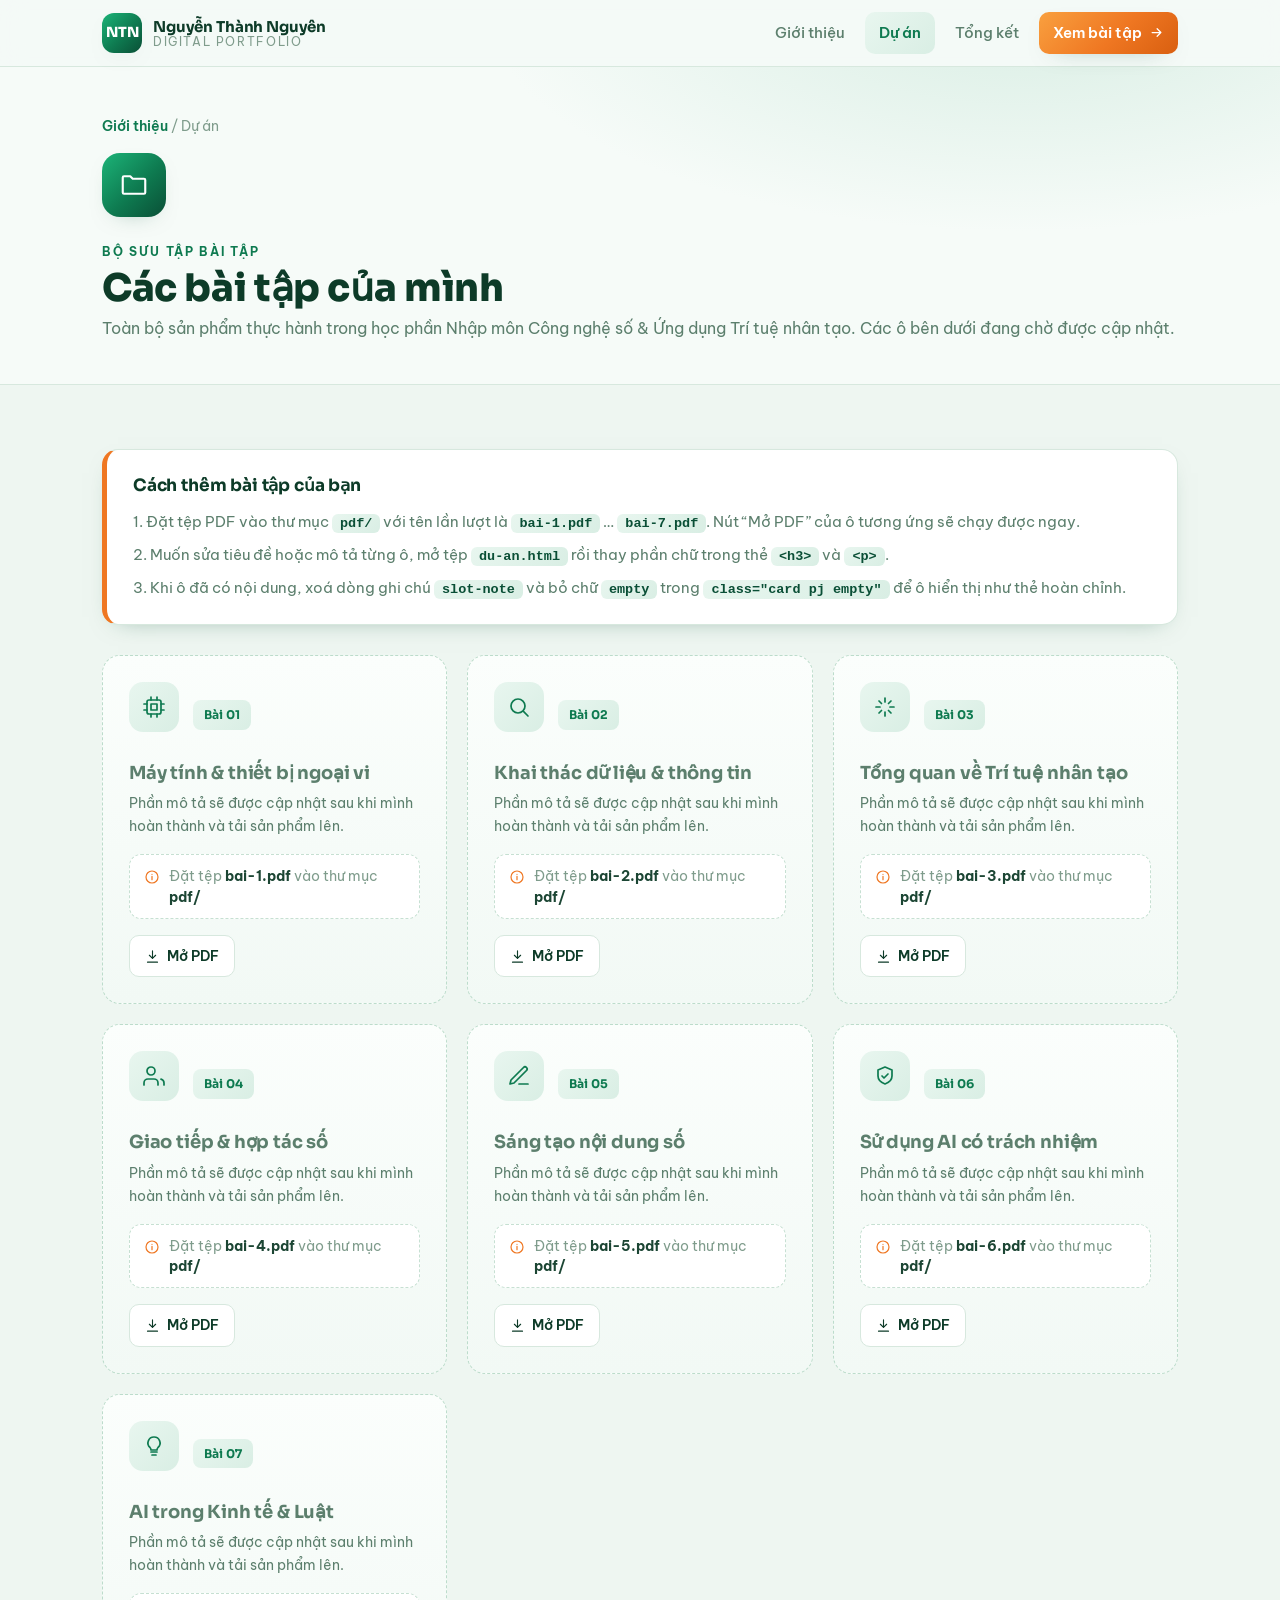
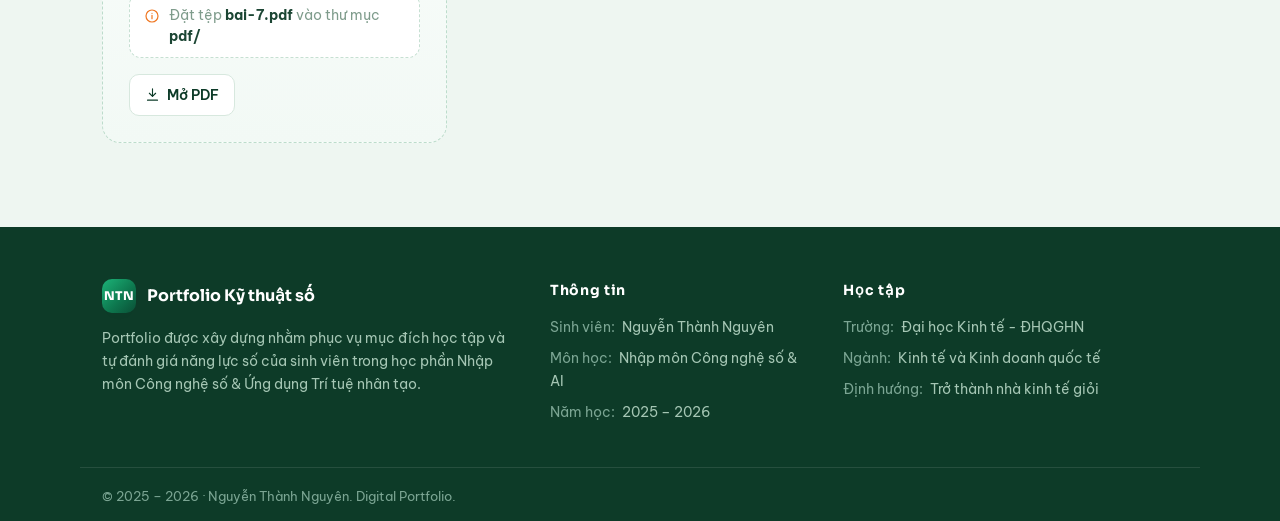
==== du-an.html @ a3108a12 "Portfolio Ky thuat so - Nguyen Thanh Nguyen (Nhap mon CNS & AI)" ====
<!DOCTYPE html>
<html lang="vi">
<head>
<meta charset="UTF-8">
<meta name="viewport" content="width=device-width, initial-scale=1.0">
<title>Dự án · Nguyễn Thành Nguyên</title>
<link rel="preconnect" href="https://fonts.googleapis.com">
<link rel="preconnect" href="https://fonts.gstatic.com" crossorigin>
<link href="https://fonts.googleapis.com/css2?family=Sora:wght@500;600;700;800&family=Be+Vietnam+Pro:wght@400;500;600;700&display=swap" rel="stylesheet">
<link rel="stylesheet" href="style.css">
</head>
<body><header class="nav">
  <div class="wrap nav-in">
    <a class="brand" href="index.html">
      <span class="brand-badge">NTN</span>
      <span class="brand-txt"><b>Nguyễn Thành Nguyên</b><em>Digital Portfolio</em></span>
    </a>
    <input type="checkbox" id="navtog" class="navtog">
    <label for="navtog" class="burger" aria-label="Menu"><span></span><span></span><span></span></label>
    <nav class="menu">
      <a href="index.html">Giới thiệu</a>
      <a href="du-an.html" class="active">Dự án</a>
      <a href="tong-ket.html">Tổng kết</a>
      <a class="menu-cta" href="du-an.html">Xem bài tập <svg viewBox="0 0 24 24" fill="none" stroke="currentColor" stroke-width="2" stroke-linecap="round" stroke-linejoin="round"><path d="M5 12h14M13 6l6 6-6 6"/></svg></a>
    </nav>
  </div>
</header>
<section class="bhero"><div class="wrap bhero-in">
  <div class="crumb"><a href="index.html">Giới thiệu</a> / Dự án</div>
  <div class="bhead"><div class="ic"><svg viewBox="0 0 24 24" fill="none" stroke="currentColor" stroke-width="1.7" stroke-linecap="round" stroke-linejoin="round"><path d="M4 5h5l2 2h9a1 1 0 0 1 1 1v10a1 1 0 0 1-1 1H4a1 1 0 0 1-1-1V6a1 1 0 0 1 1-1Z"/></svg></div><div class="bt">
    <span class="tag">Bộ sưu tập bài tập</span>
    <h1>Các bài tập của mình</h1>
    <div class="sub">Toàn bộ sản phẩm thực hành trong học phần Nhập môn Công nghệ số &amp; Ứng dụng Trí tuệ nhân tạo. Các ô bên dưới đang chờ được cập nhật.</div>
  </div></div>
</div></section>
<section class="blk"><div class="wrap">
  <div class="howto">
    <h3>Cách thêm bài tập của bạn</h3>
    <p>1. Đặt tệp PDF vào thư mục <code>pdf/</code> với tên lần lượt là <code>bai-1.pdf</code> … <code>bai-7.pdf</code>. Nút &ldquo;Mở PDF&rdquo; của ô tương ứng sẽ chạy được ngay.</p>
    <p>2. Muốn sửa tiêu đề hoặc mô tả từng ô, mở tệp <code>du-an.html</code> rồi thay phần chữ trong thẻ <code>&lt;h3&gt;</code> và <code>&lt;p&gt;</code>.</p>
    <p style="margin-bottom:0">3. Khi ô đã có nội dung, xoá dòng ghi chú <code>slot-note</code> và bỏ chữ <code>empty</code> trong <code>class="card pj empty"</code> để ô hiển thị như thẻ hoàn chỉnh.</p>
  </div>
  <div class="grid g3"><div class="card pj empty">
      <div class="pj-top"><div class="ic"><svg viewBox="0 0 24 24" fill="none" stroke="currentColor" stroke-width="1.7" stroke-linecap="round" stroke-linejoin="round"><rect x="5" y="5" width="14" height="14" rx="2"/><rect x="9" y="9" width="6" height="6"/><path d="M9 2v3M15 2v3M9 19v3M15 19v3M2 9h3M2 15h3M19 9h3M19 15h3"/></svg></div><span class="pj-badge">Bài 01</span></div>
      <h3>Máy tính &amp; thiết bị ngoại vi</h3>
      <p>Phần mô tả sẽ được cập nhật sau khi mình hoàn thành và tải sản phẩm lên.</p>
      <div class="slot-note"><svg viewBox="0 0 24 24" fill="none" stroke="currentColor" stroke-width="1.8" stroke-linecap="round" stroke-linejoin="round"><circle cx="12" cy="12" r="9"/><path d="M12 11v5M12 8h.01"/></svg> <span>Đặt tệp <b style="color:var(--ink)">bai-1.pdf</b> vào thư mục <b style="color:var(--ink)">pdf/</b></span></div>
      <div class="pj-links">
        <a class="lk lk-dl" href="pdf/bai-1.pdf" target="_blank" rel="noopener"><svg viewBox="0 0 24 24" fill="none" stroke="currentColor" stroke-width="1.8" stroke-linecap="round" stroke-linejoin="round"><path d="M12 3v12M7 10l5 5 5-5M4 21h16"/></svg> Mở PDF</a>
      </div>
    </div><div class="card pj empty">
      <div class="pj-top"><div class="ic"><svg viewBox="0 0 24 24" fill="none" stroke="currentColor" stroke-width="1.7" stroke-linecap="round" stroke-linejoin="round"><circle cx="11" cy="11" r="7"/><path d="m21 21-4.3-4.3"/></svg></div><span class="pj-badge">Bài 02</span></div>
      <h3>Khai thác dữ liệu &amp; thông tin</h3>
      <p>Phần mô tả sẽ được cập nhật sau khi mình hoàn thành và tải sản phẩm lên.</p>
      <div class="slot-note"><svg viewBox="0 0 24 24" fill="none" stroke="currentColor" stroke-width="1.8" stroke-linecap="round" stroke-linejoin="round"><circle cx="12" cy="12" r="9"/><path d="M12 11v5M12 8h.01"/></svg> <span>Đặt tệp <b style="color:var(--ink)">bai-2.pdf</b> vào thư mục <b style="color:var(--ink)">pdf/</b></span></div>
      <div class="pj-links">
        <a class="lk lk-dl" href="pdf/bai-2.pdf" target="_blank" rel="noopener"><svg viewBox="0 0 24 24" fill="none" stroke="currentColor" stroke-width="1.8" stroke-linecap="round" stroke-linejoin="round"><path d="M12 3v12M7 10l5 5 5-5M4 21h16"/></svg> Mở PDF</a>
      </div>
    </div><div class="card pj empty">
      <div class="pj-top"><div class="ic"><svg viewBox="0 0 24 24" fill="none" stroke="currentColor" stroke-width="1.7" stroke-linecap="round" stroke-linejoin="round"><path d="M12 3v4M12 17v4M3 12h4M17 12h4M6 6l2.5 2.5M15.5 15.5 18 18M18 6l-2.5 2.5M8.5 15.5 6 18"/></svg></div><span class="pj-badge">Bài 03</span></div>
      <h3>Tổng quan về Trí tuệ nhân tạo</h3>
      <p>Phần mô tả sẽ được cập nhật sau khi mình hoàn thành và tải sản phẩm lên.</p>
      <div class="slot-note"><svg viewBox="0 0 24 24" fill="none" stroke="currentColor" stroke-width="1.8" stroke-linecap="round" stroke-linejoin="round"><circle cx="12" cy="12" r="9"/><path d="M12 11v5M12 8h.01"/></svg> <span>Đặt tệp <b style="color:var(--ink)">bai-3.pdf</b> vào thư mục <b style="color:var(--ink)">pdf/</b></span></div>
      <div class="pj-links">
        <a class="lk lk-dl" href="pdf/bai-3.pdf" target="_blank" rel="noopener"><svg viewBox="0 0 24 24" fill="none" stroke="currentColor" stroke-width="1.8" stroke-linecap="round" stroke-linejoin="round"><path d="M12 3v12M7 10l5 5 5-5M4 21h16"/></svg> Mở PDF</a>
      </div>
    </div><div class="card pj empty">
      <div class="pj-top"><div class="ic"><svg viewBox="0 0 24 24" fill="none" stroke="currentColor" stroke-width="1.7" stroke-linecap="round" stroke-linejoin="round"><path d="M16 21v-2a4 4 0 0 0-4-4H6a4 4 0 0 0-4 4v2"/><circle cx="9" cy="7" r="4"/><path d="M22 21v-2a4 4 0 0 0-3-3.87"/></svg></div><span class="pj-badge">Bài 04</span></div>
      <h3>Giao tiếp &amp; hợp tác số</h3>
      <p>Phần mô tả sẽ được cập nhật sau khi mình hoàn thành và tải sản phẩm lên.</p>
      <div class="slot-note"><svg viewBox="0 0 24 24" fill="none" stroke="currentColor" stroke-width="1.8" stroke-linecap="round" stroke-linejoin="round"><circle cx="12" cy="12" r="9"/><path d="M12 11v5M12 8h.01"/></svg> <span>Đặt tệp <b style="color:var(--ink)">bai-4.pdf</b> vào thư mục <b style="color:var(--ink)">pdf/</b></span></div>
      <div class="pj-links">
        <a class="lk lk-dl" href="pdf/bai-4.pdf" target="_blank" rel="noopener"><svg viewBox="0 0 24 24" fill="none" stroke="currentColor" stroke-width="1.8" stroke-linecap="round" stroke-linejoin="round"><path d="M12 3v12M7 10l5 5 5-5M4 21h16"/></svg> Mở PDF</a>
      </div>
    </div><div class="card pj empty">
      <div class="pj-top"><div class="ic"><svg viewBox="0 0 24 24" fill="none" stroke="currentColor" stroke-width="1.7" stroke-linecap="round" stroke-linejoin="round"><path d="M12 20h9"/><path d="M16.5 3.5a2.1 2.1 0 0 1 3 3L7 19l-4 1 1-4Z"/></svg></div><span class="pj-badge">Bài 05</span></div>
      <h3>Sáng tạo nội dung số</h3>
      <p>Phần mô tả sẽ được cập nhật sau khi mình hoàn thành và tải sản phẩm lên.</p>
      <div class="slot-note"><svg viewBox="0 0 24 24" fill="none" stroke="currentColor" stroke-width="1.8" stroke-linecap="round" stroke-linejoin="round"><circle cx="12" cy="12" r="9"/><path d="M12 11v5M12 8h.01"/></svg> <span>Đặt tệp <b style="color:var(--ink)">bai-5.pdf</b> vào thư mục <b style="color:var(--ink)">pdf/</b></span></div>
      <div class="pj-links">
        <a class="lk lk-dl" href="pdf/bai-5.pdf" target="_blank" rel="noopener"><svg viewBox="0 0 24 24" fill="none" stroke="currentColor" stroke-width="1.8" stroke-linecap="round" stroke-linejoin="round"><path d="M12 3v12M7 10l5 5 5-5M4 21h16"/></svg> Mở PDF</a>
      </div>
    </div><div class="card pj empty">
      <div class="pj-top"><div class="ic"><svg viewBox="0 0 24 24" fill="none" stroke="currentColor" stroke-width="1.7" stroke-linecap="round" stroke-linejoin="round"><path d="M12 3 5 6v6c0 4 3 6.5 7 8 4-1.5 7-4 7-8V6l-7-3Z"/><path d="m9 12 2 2 4-4"/></svg></div><span class="pj-badge">Bài 06</span></div>
      <h3>Sử dụng AI có trách nhiệm</h3>
      <p>Phần mô tả sẽ được cập nhật sau khi mình hoàn thành và tải sản phẩm lên.</p>
      <div class="slot-note"><svg viewBox="0 0 24 24" fill="none" stroke="currentColor" stroke-width="1.8" stroke-linecap="round" stroke-linejoin="round"><circle cx="12" cy="12" r="9"/><path d="M12 11v5M12 8h.01"/></svg> <span>Đặt tệp <b style="color:var(--ink)">bai-6.pdf</b> vào thư mục <b style="color:var(--ink)">pdf/</b></span></div>
      <div class="pj-links">
        <a class="lk lk-dl" href="pdf/bai-6.pdf" target="_blank" rel="noopener"><svg viewBox="0 0 24 24" fill="none" stroke="currentColor" stroke-width="1.8" stroke-linecap="round" stroke-linejoin="round"><path d="M12 3v12M7 10l5 5 5-5M4 21h16"/></svg> Mở PDF</a>
      </div>
    </div><div class="card pj empty">
      <div class="pj-top"><div class="ic"><svg viewBox="0 0 24 24" fill="none" stroke="currentColor" stroke-width="1.7" stroke-linecap="round" stroke-linejoin="round"><path d="M9 18h6M10 21h4M12 3a6 6 0 0 0-4 10.5c.7.7 1 1.3 1 2.5h6c0-1.2.3-1.8 1-2.5A6 6 0 0 0 12 3Z"/></svg></div><span class="pj-badge">Bài 07</span></div>
      <h3>AI trong Kinh tế &amp; Luật</h3>
      <p>Phần mô tả sẽ được cập nhật sau khi mình hoàn thành và tải sản phẩm lên.</p>
      <div class="slot-note"><svg viewBox="0 0 24 24" fill="none" stroke="currentColor" stroke-width="1.8" stroke-linecap="round" stroke-linejoin="round"><circle cx="12" cy="12" r="9"/><path d="M12 11v5M12 8h.01"/></svg> <span>Đặt tệp <b style="color:var(--ink)">bai-7.pdf</b> vào thư mục <b style="color:var(--ink)">pdf/</b></span></div>
      <div class="pj-links">
        <a class="lk lk-dl" href="pdf/bai-7.pdf" target="_blank" rel="noopener"><svg viewBox="0 0 24 24" fill="none" stroke="currentColor" stroke-width="1.8" stroke-linecap="round" stroke-linejoin="round"><path d="M12 3v12M7 10l5 5 5-5M4 21h16"/></svg> Mở PDF</a>
      </div>
    </div></div>
</div></section>
<footer class="foot">
  <div class="wrap foot-in">
    <div class="foot-col">
      <div class="foot-brand"><span class="brand-badge sm">NTN</span><b>Portfolio Kỹ thuật số</b></div>
      <p>Portfolio được xây dựng nhằm phục vụ mục đích học tập và tự đánh giá năng lực số của sinh viên trong học phần Nhập môn Công nghệ số &amp; Ứng dụng Trí tuệ nhân tạo.</p>
    </div>
    <div class="foot-col">
      <h4>Thông tin</h4>
      <p><span>Sinh viên:</span> Nguyễn Thành Nguyên</p>
      <p><span>Môn học:</span> Nhập môn Công nghệ số &amp; AI</p>
      <p><span>Năm học:</span> 2025 – 2026</p>
    </div>
    <div class="foot-col">
      <h4>Học tập</h4>
      <p><span>Trường:</span> Đại học Kinh tế - ĐHQGHN</p>
      <p><span>Ngành:</span> Kinh tế và Kinh doanh quốc tế</p>
      <p><span>Định hướng:</span> Trở thành nhà kinh tế giỏi</p>
    </div>
  </div>
  <div class="wrap foot-bar">&copy; 2025 – 2026 · Nguyễn Thành Nguyên. Digital Portfolio.</div>
</footer>
</body>
</html>
---- style.css ----
:root{
  --navy:#0d3b28; --navy2:#14543a; --ink:#1c4634; --slate:#5c7f6d; --muted:#7f9c8c;
  --sky:#17a06a; --sky2:#0e7a50; --cyan:#f59245; --deep:#0a4f36;
  --orange:#ef7722; --orange2:#d95f10;
  --bg:#eef6f1; --bg2:#f6fbf8; --card:#ffffff; --line:#d7e8de;
  --grad:linear-gradient(135deg,#1cb478 0%,#0e7a50 55%,#0a4f36 100%);
  --grad-soft:linear-gradient(135deg,#e8f6ef,#d9eee4);
  --grad-warm:linear-gradient(135deg,#f9a03f 0%,#ef7722 55%,#d95f10 100%);
  --shadow:0 18px 44px -22px rgba(10,79,54,.45);
  --shadow-sm:0 8px 24px -16px rgba(10,79,54,.5);
}
*{box-sizing:border-box;margin:0;padding:0}
html{scroll-behavior:smooth}
body{font-family:'Be Vietnam Pro',system-ui,sans-serif;color:var(--ink);background:var(--bg);line-height:1.65;-webkit-font-smoothing:antialiased;overflow-x:hidden}
h1,h2,h3,h4,.brand-txt b{font-family:'Sora',sans-serif;letter-spacing:-.01em}
a{color:inherit;text-decoration:none}
.wrap{max-width:1120px;margin:0 auto;padding:0 22px}
svg{width:1em;height:1em;display:inline-block;vertical-align:-.12em}
img{max-width:100%;display:block}

/* NAV */
.nav{position:sticky;top:0;z-index:50;background:rgba(246,251,248,.82);backdrop-filter:blur(12px);border-bottom:1px solid var(--line)}
.nav-in{display:flex;align-items:center;justify-content:space-between;height:66px}
.brand{display:flex;align-items:center;gap:11px}
.brand-badge{display:grid;place-items:center;width:40px;height:40px;border-radius:12px;background:var(--grad);color:#fff;font-family:'Sora';font-weight:800;font-size:14px;box-shadow:var(--shadow-sm)}
.brand-badge.sm{width:34px;height:34px;font-size:12px;border-radius:10px}
.brand-txt{display:flex;flex-direction:column;line-height:1.15}
.brand-txt b{font-size:15px;color:var(--navy)}
.brand-txt em{font-style:normal;font-size:11.5px;color:var(--muted);letter-spacing:.14em;text-transform:uppercase}
.menu{display:flex;align-items:center;gap:6px}
.menu>a{padding:9px 14px;border-radius:10px;font-weight:500;font-size:14.5px;color:var(--slate);transition:.18s}
.menu>a:hover{color:var(--sky2);background:var(--grad-soft)}
.menu>a.active{color:var(--sky2);background:var(--grad-soft);font-weight:600}
.menu-cta{display:inline-flex;align-items:center;gap:7px;background:var(--grad-warm)!important;color:#fff!important;font-weight:600!important;box-shadow:var(--shadow-sm)}
.menu-cta svg{width:15px;height:15px}
.navtog,.burger{display:none}

/* HERO */
.hero{position:relative;overflow:hidden;background:radial-gradient(1100px 460px at 78% -8%,#d9eee4 0,transparent 60%),var(--bg2)}
.hero:before{content:"";position:absolute;inset:0;background-image:radial-gradient(circle at 1px 1px,rgba(23,160,106,.12) 1px,transparent 0);background-size:26px 26px;-webkit-mask:linear-gradient(180deg,#000,transparent 82%);mask:linear-gradient(180deg,#000,transparent 82%)}
.hero-in{position:relative;display:grid;grid-template-columns:1.15fr .85fr;gap:48px;align-items:center;padding-block:72px 82px}
.eyebrow{display:inline-flex;align-items:center;gap:8px;padding:7px 15px;border-radius:999px;background:#fff;border:1px solid var(--line);color:var(--sky2);font-weight:600;font-size:12.5px;letter-spacing:.06em;text-transform:uppercase;box-shadow:var(--shadow-sm)}
.eyebrow b{width:7px;height:7px;border-radius:50%;background:var(--orange);display:inline-block}
.hero h1{font-size:clamp(34px,5vw,56px);font-weight:800;line-height:1.05;color:var(--navy);margin:22px 0 18px}
.hero h1 .g{background:var(--grad);-webkit-background-clip:text;background-clip:text;color:transparent}
.hero p.lead{font-size:17.5px;color:var(--slate);max-width:560px}
.cta{display:flex;gap:14px;flex-wrap:wrap;margin-top:30px}
.btn{display:inline-flex;align-items:center;gap:9px;padding:14px 24px;border-radius:13px;font-weight:600;font-size:15px;transition:.2s;border:1px solid transparent}
.btn-primary{background:var(--grad);color:#fff;box-shadow:var(--shadow)}
.btn-warm{background:var(--grad-warm);color:#fff;box-shadow:var(--shadow)}
.btn-warm:hover{transform:translateY(-2px)}
.btn-primary:hover{transform:translateY(-2px)}
.btn-ghost{background:#fff;color:var(--navy);border-color:var(--line)}
.btn-ghost:hover{border-color:var(--sky);color:var(--sky2)}
.btn svg{width:17px;height:17px}
.hero-stats{display:flex;gap:26px;margin-top:40px;flex-wrap:wrap}
.hero-stats .st b{font-family:'Sora';font-size:26px;color:var(--navy);display:block;line-height:1}
.hero-stats .st span{font-size:13px;color:var(--muted)}

/* PROFILE CARD */
.pcard{background:var(--card);border:1px solid var(--line);border-radius:26px;box-shadow:var(--shadow);overflow:hidden}
.pcard-top{background:var(--grad);padding:30px 26px 58px;text-align:center;position:relative}
.pcard-top:after{content:"";position:absolute;left:0;right:0;bottom:-1px;height:40px;background:var(--card);border-radius:40px 40px 0 0}
.pcard-ava{width:118px;height:118px;border-radius:50%;object-fit:cover;border:5px solid #fff;box-shadow:0 12px 30px -10px rgba(0,0,0,.4);margin:0 auto;position:relative;z-index:2}
.pcard-body{padding:0 22px 26px;margin-top:-30px;position:relative;z-index:3}
.pcard-name{text-align:center;font-size:23px;font-weight:800;color:var(--navy)}
.pcard-role{text-align:center;color:var(--slate);font-size:14px;margin:4px 0 20px}
.prow{display:flex;align-items:center;gap:14px;padding:12px 15px;border-radius:15px;background:var(--bg2);border:1px solid var(--line);margin-bottom:11px}
.prow .pi{flex:none;width:38px;height:38px;border-radius:11px;display:grid;place-items:center;background:var(--grad-soft);color:var(--sky2);font-size:18px}
.prow .pt span{display:block;font-size:11.5px;color:var(--muted);text-transform:uppercase;letter-spacing:.05em}
.prow .pt b{font-size:15px;color:var(--ink);font-weight:600;word-break:break-word}

/* SECTIONS */
section.blk{padding:64px 0}
.sec-head{max-width:660px;margin-bottom:38px}
.sec-head.center{margin-left:auto;margin-right:auto;text-align:center}
.tag{color:var(--sky2);font-weight:700;font-size:13px;letter-spacing:.14em;text-transform:uppercase}
.sec-head h2{font-size:clamp(26px,3.4vw,36px);font-weight:800;color:var(--navy);margin:10px 0 12px;line-height:1.12}
.sec-head p{color:var(--slate);font-size:16px}

.grid{display:grid;gap:20px}
.g3{grid-template-columns:repeat(3,1fr)}
.g2{grid-template-columns:repeat(2,1fr)}
.g4{grid-template-columns:repeat(4,1fr)}
.card{background:var(--card);border:1px solid var(--line);border-radius:18px;padding:26px;box-shadow:var(--shadow-sm);transition:.2s}
.card:hover{transform:translateY(-4px);border-color:#a9d6bf;box-shadow:var(--shadow)}
.ic{width:50px;height:50px;border-radius:14px;display:grid;place-items:center;background:var(--grad);color:#fff;font-size:24px;box-shadow:var(--shadow-sm);margin-bottom:16px}
.ic.soft{background:var(--grad-soft);color:var(--sky2)}
.card h3{font-size:18px;color:var(--navy);margin-bottom:7px}
.card p{color:var(--slate);font-size:14.5px}
.num{font-family:'Sora';font-weight:800;font-size:15px;color:#fff;width:34px;height:34px;border-radius:10px;background:var(--grad);display:grid;place-items:center;box-shadow:var(--shadow-sm)}

/* hobbies chips */
.chips{display:flex;flex-wrap:wrap;gap:10px;margin-top:6px}
.chip{display:inline-flex;align-items:center;gap:8px;padding:9px 16px;border-radius:999px;background:#fff;border:1px solid var(--line);font-weight:500;font-size:14px;color:var(--ink);box-shadow:var(--shadow-sm)}
.chip .d{width:7px;height:7px;border-radius:50%;background:var(--orange)}

/* path steps */
.path{display:grid;gap:16px}
.step{display:grid;grid-template-columns:auto 1fr;gap:18px;align-items:start;background:var(--card);border:1px solid var(--line);border-radius:16px;padding:22px 24px;box-shadow:var(--shadow-sm)}
.step .num{width:40px;height:40px;font-size:16px;border-radius:12px}
.step h3{font-size:17px;color:var(--navy);margin-bottom:4px}
.step p{color:var(--slate);font-size:14.5px}

.band{background:var(--grad);color:#fff;border-radius:26px;padding:48px;text-align:center;box-shadow:var(--shadow);position:relative;overflow:hidden}
.band:before{content:"";position:absolute;inset:0;background-image:radial-gradient(circle at 1px 1px,rgba(255,255,255,.18) 1px,transparent 0);background-size:24px 24px;opacity:.5}
.band h2{color:#fff;font-size:clamp(24px,3vw,34px);position:relative}
.band p{color:#d6f0e2;max-width:620px;margin:12px auto 26px;position:relative}
.band .btn-primary{background:#fff;color:var(--sky2)}
.band .btn-warm{background:var(--grad-warm);color:#fff}
.band .btn-ghost{background:transparent;color:#fff;border-color:rgba(255,255,255,.5)}

/* PROJECT PAGE cards */
.pj{display:flex;flex-direction:column;height:100%}
.pj-top{display:flex;align-items:center;gap:14px;margin-bottom:14px}
.pj-badge{font-family:'Sora';font-weight:700;font-size:12px;color:var(--sky2);background:var(--grad-soft);padding:5px 11px;border-radius:8px}
.pj h3{font-size:18px;color:var(--navy);margin-bottom:8px;line-height:1.25}
.pj p{color:var(--slate);font-size:14px;flex:1}
.pj-links{display:flex;gap:10px;margin-top:16px;flex-wrap:wrap}
.lk{display:inline-flex;align-items:center;gap:7px;font-weight:600;font-size:13.5px;padding:9px 15px;border-radius:10px;transition:.18s}
.lk-view{background:var(--grad);color:#fff}
.lk-view:hover{transform:translateY(-2px)}
.lk-dl{background:#fff;border:1px solid var(--line);color:var(--navy)}
.lk-dl:hover{border-color:var(--sky);color:var(--sky2)}
.lk svg{width:15px;height:15px}

/* BAI detail */
.bhero{background:radial-gradient(900px 380px at 80% -20%,#d9eee4,transparent 60%),var(--bg2);border-bottom:1px solid var(--line)}
.bhero-in{padding-block:48px 42px}
.crumb{font-size:13.5px;color:var(--muted);margin-bottom:16px}
.crumb a{color:var(--sky2);font-weight:600}
.bhead{display:flex;align-items:center;gap:20px;flex-wrap:wrap}
.bhead .ic{width:64px;height:64px;font-size:30px;margin:0;border-radius:18px}
.bhead .bt .tag{font-size:12px}
.bhead h1{font-size:clamp(24px,3.6vw,38px);color:var(--navy);font-weight:800;line-height:1.1;margin-top:4px}
.bhead .sub{color:var(--slate);font-size:16px;margin-top:6px}
.btabs{display:flex;gap:12px;margin-top:26px;flex-wrap:wrap}

.article{padding:52px 0}
.article .lead{font-size:17px;color:var(--slate);border-left:4px solid var(--sky);background:var(--grad-soft);padding:16px 20px;border-radius:0 14px 14px 0;margin-bottom:30px}
.article h2{font-size:22px;color:var(--navy);margin:34px 0 14px}
.article h3{font-size:17.5px;color:var(--deep);margin:24px 0 10px}
.article p{color:var(--ink);margin-bottom:14px}
.article ul{list-style:none;margin:0 0 18px}
.article ul li{position:relative;padding-left:30px;margin-bottom:10px;color:var(--ink)}
.article ul li:before{content:"";position:absolute;left:6px;top:9px;width:8px;height:8px;border-radius:50%;background:var(--orange)}
.article .note{background:var(--card);border:1px solid var(--line);border-radius:16px;padding:20px 24px;box-shadow:var(--shadow-sm);margin:20px 0}
.tbl-wrap{overflow-x:auto;border:1px solid var(--line);border-radius:14px;box-shadow:var(--shadow-sm);margin:18px 0}
table{border-collapse:collapse;width:100%;min-width:520px;font-size:14px}
th,td{padding:12px 15px;text-align:left;border-bottom:1px solid var(--line);vertical-align:top}
th{background:var(--grad-soft);color:var(--deep);font-weight:700;font-family:'Sora';font-size:13px}
tr:last-child td{border-bottom:none}
tbody tr:nth-child(even){background:var(--bg2)}
.viewer{margin:26px 0}
.viewer iframe{width:100%;height:640px;border:1px solid var(--line);border-radius:16px;box-shadow:var(--shadow);background:#fff}
.pill{display:inline-flex;align-items:center;gap:7px;padding:5px 12px;border-radius:999px;background:var(--grad-soft);color:var(--sky2);font-weight:600;font-size:12.5px;margin:2px}
.bnav{display:flex;justify-content:space-between;gap:14px;margin-top:20px;flex-wrap:wrap}
.bnav a{display:inline-flex;align-items:center;gap:9px;padding:13px 20px;border-radius:13px;background:#fff;border:1px solid var(--line);font-weight:600;color:var(--navy);transition:.18s}
.bnav a:hover{border-color:var(--sky);color:var(--sky2)}
.bnav .nx{margin-left:auto}

/* FOOTER */
.foot{background:var(--navy);color:#c2ddd0;margin-top:20px}
.foot-in{display:grid;grid-template-columns:1.6fr 1fr 1.3fr;gap:36px;padding-block:52px 34px}
.foot-brand{display:flex;align-items:center;gap:11px;margin-bottom:14px}
.foot-brand b{color:#fff;font-family:'Sora';font-size:16px}
.foot-col p{font-size:14px;margin-bottom:8px;color:#a5c6b4}
.foot-col h4{color:#fff;font-family:'Sora';font-size:14px;letter-spacing:.05em;margin-bottom:14px}
.foot-col p span{color:#7ba593;margin-right:4px}
.foot-col svg{width:15px;height:15px;color:var(--cyan)}
.foot-bar{border-top:1px solid rgba(255,255,255,.1);padding-block:18px;font-size:13px;color:#7ba593}

/* responsive */
@media(max-width:900px){
  .hero-in{grid-template-columns:1fr;gap:36px}
  .pcard{max-width:420px}
  .g3,.g4{grid-template-columns:repeat(2,1fr)}
  .foot-in{grid-template-columns:1fr 1fr}
}
@media(max-width:680px){
  .burger{display:flex;flex-direction:column;justify-content:center;gap:5px;width:44px;height:40px;cursor:pointer}
  .burger span{height:2.5px;background:var(--navy);border-radius:2px;transition:.2s}
  .menu{position:absolute;top:66px;left:0;right:0;flex-direction:column;align-items:stretch;gap:4px;background:var(--bg2);border-bottom:1px solid var(--line);padding:14px 22px;max-height:0;overflow:hidden;transition:.28s;opacity:0}
  .navtog:checked~.menu{max-height:400px;opacity:1;padding:14px 22px}
  .g3,.g4,.g2{grid-template-columns:1fr}
  .foot-in{grid-template-columns:1fr}
  .band{padding:34px 22px}
  .viewer iframe{height:460px}
  .bnav .nx{margin-left:0}
  .pcard{max-width:100%}
  .eyebrow{font-size:11px;white-space:normal;line-height:1.4}
  .hero-in{padding-block:44px 54px}
  .bhead .ic{width:54px;height:54px;font-size:26px}
}

/* ô bài tập chưa có tệp */
.pj.empty{border-style:dashed;border-color:#bcdccb;background:linear-gradient(180deg,#fbfefc,#f2f9f5);box-shadow:none}
.pj.empty:hover{transform:none;border-color:var(--sky);box-shadow:var(--shadow-sm)}
.pj.empty .ic{background:var(--grad-soft);color:var(--sky2);box-shadow:none}
.pj.empty h3{color:var(--slate)}
.slot-note{display:flex;align-items:flex-start;gap:9px;line-height:1.5;margin-top:16px;padding:11px 14px;border-radius:12px;background:#fff;border:1px dashed #c6e0d2;color:var(--muted);font-size:13.5px}
.slot-note svg{width:16px;height:16px;color:var(--orange);flex:none;margin-top:3px}
.howto{background:var(--card);border:1px solid var(--line);border-left:5px solid var(--orange);border-radius:16px;padding:22px 26px;box-shadow:var(--shadow-sm);margin-bottom:30px}
.howto h3{font-family:'Sora';font-size:17px;color:var(--navy);margin-bottom:10px}
.howto p{color:var(--slate);font-size:14.5px;margin-bottom:8px}
.howto code{background:var(--grad-soft);color:var(--deep);padding:2px 8px;border-radius:6px;font-size:13.5px;font-weight:600}
.pcard-tag{display:inline-flex;align-items:center;gap:8px;padding:8px 18px;border-radius:999px;background:rgba(255,255,255,.18);border:1px solid rgba(255,255,255,.35);color:#fff;font-weight:600;font-size:12.5px;letter-spacing:.1em;text-transform:uppercase}
.pcard-top.noava{padding:34px 26px 62px}
.pcard-body.noava{margin-top:-16px}
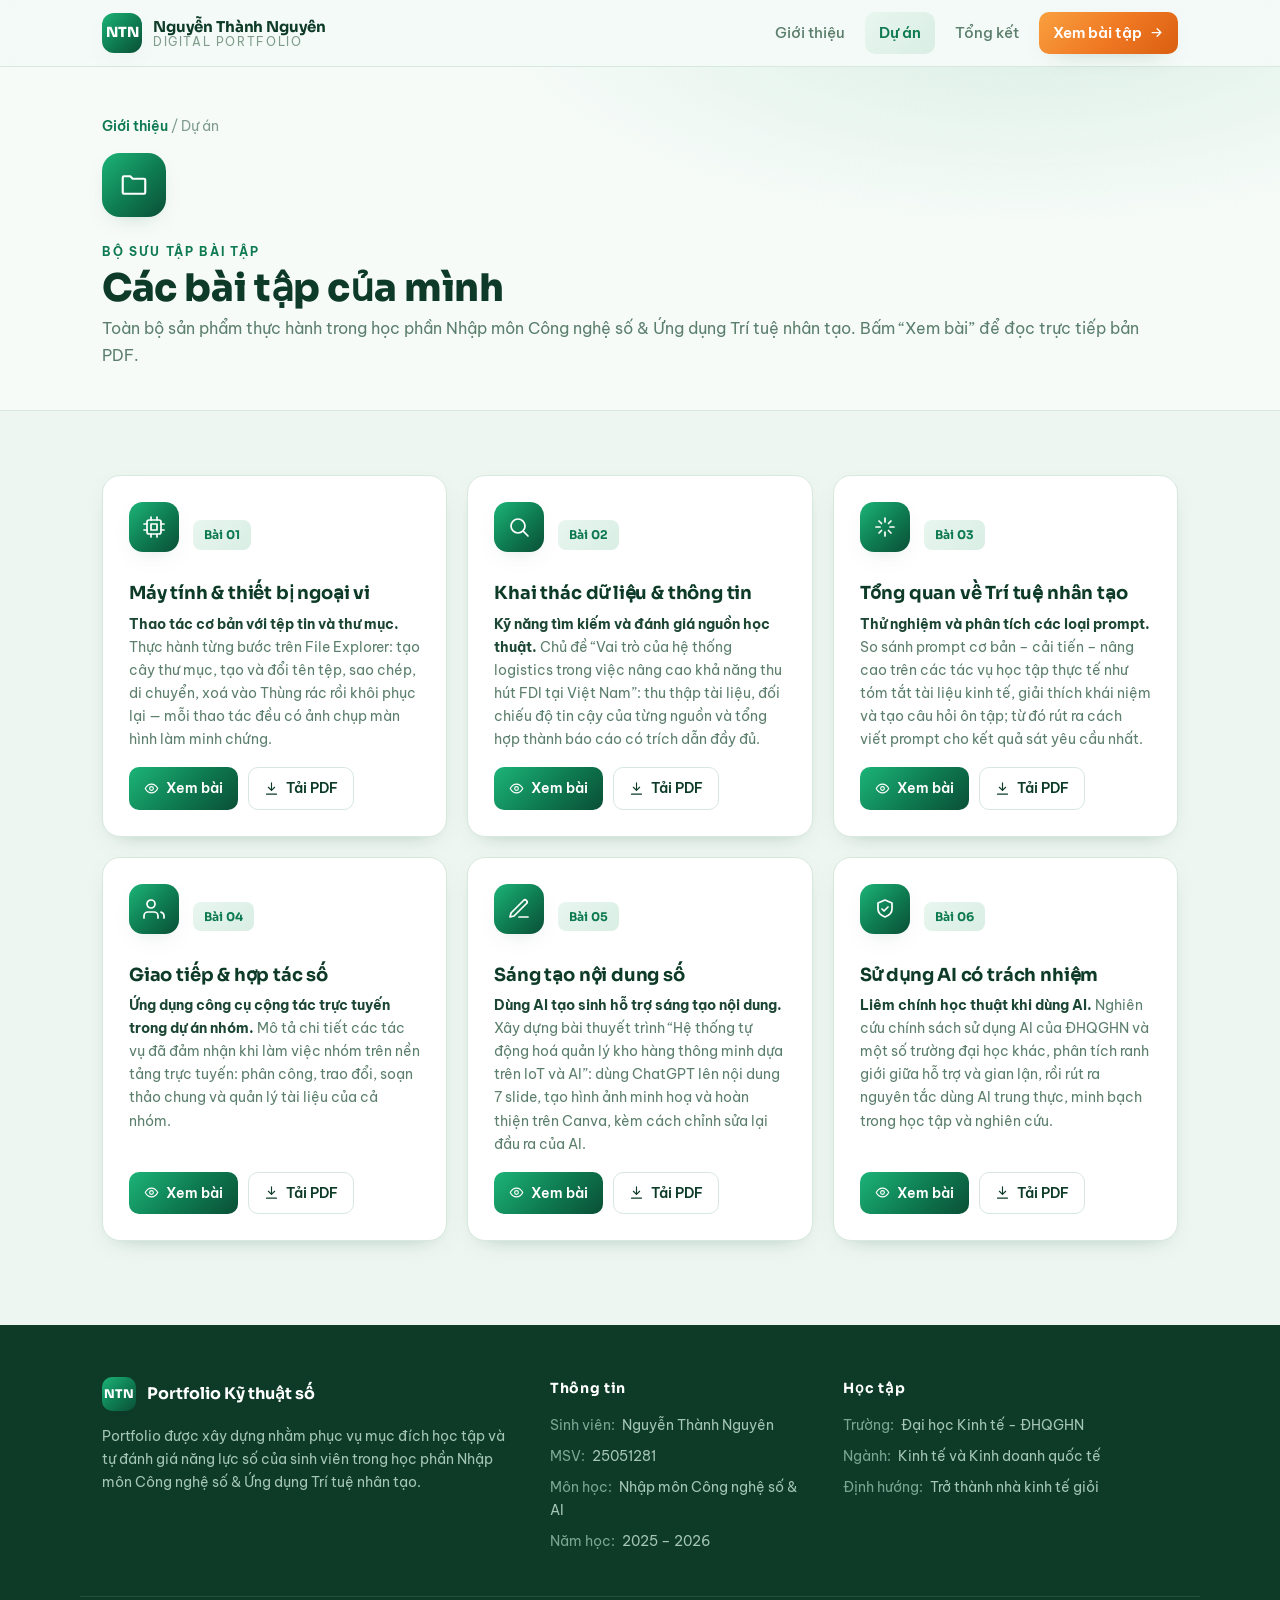
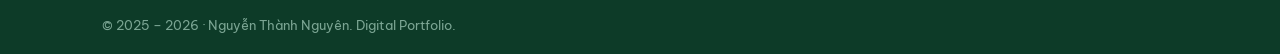
==== commit 4c051fdf: "Them avatar, MSV va 6 bai tap" ====
--- a/du-an.html
+++ b/du-an.html
@@ -30,71 +30,57 @@
   <div class="bhead"><div class="ic"><svg viewBox="0 0 24 24" fill="none" stroke="currentColor" stroke-width="1.7" stroke-linecap="round" stroke-linejoin="round"><path d="M4 5h5l2 2h9a1 1 0 0 1 1 1v10a1 1 0 0 1-1 1H4a1 1 0 0 1-1-1V6a1 1 0 0 1 1-1Z"/></svg></div><div class="bt">
     <span class="tag">Bộ sưu tập bài tập</span>
     <h1>Các bài tập của mình</h1>
-    <div class="sub">Toàn bộ sản phẩm thực hành trong học phần Nhập môn Công nghệ số &amp; Ứng dụng Trí tuệ nhân tạo. Các ô bên dưới đang chờ được cập nhật.</div>
+    <div class="sub">Toàn bộ sản phẩm thực hành trong học phần Nhập môn Công nghệ số &amp; Ứng dụng Trí tuệ nhân tạo. Bấm “Xem bài” để đọc trực tiếp bản PDF.</div>
   </div></div>
 </div></section>
 <section class="blk"><div class="wrap">
-  <div class="howto">
-    <h3>Cách thêm bài tập của bạn</h3>
-    <p>1. Đặt tệp PDF vào thư mục <code>pdf/</code> với tên lần lượt là <code>bai-1.pdf</code> … <code>bai-7.pdf</code>. Nút &ldquo;Mở PDF&rdquo; của ô tương ứng sẽ chạy được ngay.</p>
-    <p>2. Muốn sửa tiêu đề hoặc mô tả từng ô, mở tệp <code>du-an.html</code> rồi thay phần chữ trong thẻ <code>&lt;h3&gt;</code> và <code>&lt;p&gt;</code>.</p>
-    <p style="margin-bottom:0">3. Khi ô đã có nội dung, xoá dòng ghi chú <code>slot-note</code> và bỏ chữ <code>empty</code> trong <code>class="card pj empty"</code> để ô hiển thị như thẻ hoàn chỉnh.</p>
-  </div>
-  <div class="grid g3"><div class="card pj empty">
+  <div class="grid g3"><div class="card pj">
       <div class="pj-top"><div class="ic"><svg viewBox="0 0 24 24" fill="none" stroke="currentColor" stroke-width="1.7" stroke-linecap="round" stroke-linejoin="round"><rect x="5" y="5" width="14" height="14" rx="2"/><rect x="9" y="9" width="6" height="6"/><path d="M9 2v3M15 2v3M9 19v3M15 19v3M2 9h3M2 15h3M19 9h3M19 15h3"/></svg></div><span class="pj-badge">Bài 01</span></div>
       <h3>Máy tính &amp; thiết bị ngoại vi</h3>
-      <p>Phần mô tả sẽ được cập nhật sau khi mình hoàn thành và tải sản phẩm lên.</p>
-      <div class="slot-note"><svg viewBox="0 0 24 24" fill="none" stroke="currentColor" stroke-width="1.8" stroke-linecap="round" stroke-linejoin="round"><circle cx="12" cy="12" r="9"/><path d="M12 11v5M12 8h.01"/></svg> <span>Đặt tệp <b style="color:var(--ink)">bai-1.pdf</b> vào thư mục <b style="color:var(--ink)">pdf/</b></span></div>
+      <p><b style="color:var(--ink)">Thao tác cơ bản với tệp tin và thư mục.</b> Thực hành từng bước trên File Explorer: tạo cây thư mục, tạo và đổi tên tệp, sao chép, di chuyển, xoá vào Thùng rác rồi khôi phục lại — mỗi thao tác đều có ảnh chụp màn hình làm minh chứng.</p>
       <div class="pj-links">
-        <a class="lk lk-dl" href="pdf/bai-1.pdf" target="_blank" rel="noopener"><svg viewBox="0 0 24 24" fill="none" stroke="currentColor" stroke-width="1.8" stroke-linecap="round" stroke-linejoin="round"><path d="M12 3v12M7 10l5 5 5-5M4 21h16"/></svg> Mở PDF</a>
+        <a class="lk lk-view" href="pdf/bai-1.pdf" target="_blank" rel="noopener"><svg viewBox="0 0 24 24" fill="none" stroke="currentColor" stroke-width="1.8" stroke-linecap="round" stroke-linejoin="round"><path d="M2 12s3.6-7 10-7 10 7 10 7-3.6 7-10 7-10-7-10-7Z"/><circle cx="12" cy="12" r="3"/></svg> Xem bài</a>
+        <a class="lk lk-dl" href="pdf/bai-1.pdf" download><svg viewBox="0 0 24 24" fill="none" stroke="currentColor" stroke-width="1.8" stroke-linecap="round" stroke-linejoin="round"><path d="M12 3v12M7 10l5 5 5-5M4 21h16"/></svg> Tải PDF</a>
       </div>
-    </div><div class="card pj empty">
+    </div><div class="card pj">
       <div class="pj-top"><div class="ic"><svg viewBox="0 0 24 24" fill="none" stroke="currentColor" stroke-width="1.7" stroke-linecap="round" stroke-linejoin="round"><circle cx="11" cy="11" r="7"/><path d="m21 21-4.3-4.3"/></svg></div><span class="pj-badge">Bài 02</span></div>
       <h3>Khai thác dữ liệu &amp; thông tin</h3>
-      <p>Phần mô tả sẽ được cập nhật sau khi mình hoàn thành và tải sản phẩm lên.</p>
-      <div class="slot-note"><svg viewBox="0 0 24 24" fill="none" stroke="currentColor" stroke-width="1.8" stroke-linecap="round" stroke-linejoin="round"><circle cx="12" cy="12" r="9"/><path d="M12 11v5M12 8h.01"/></svg> <span>Đặt tệp <b style="color:var(--ink)">bai-2.pdf</b> vào thư mục <b style="color:var(--ink)">pdf/</b></span></div>
+      <p><b style="color:var(--ink)">Kỹ năng tìm kiếm và đánh giá nguồn học thuật.</b> Chủ đề “Vai trò của hệ thống logistics trong việc nâng cao khả năng thu hút FDI tại Việt Nam”: thu thập tài liệu, đối chiếu độ tin cậy của từng nguồn và tổng hợp thành báo cáo có trích dẫn đầy đủ.</p>
       <div class="pj-links">
-        <a class="lk lk-dl" href="pdf/bai-2.pdf" target="_blank" rel="noopener"><svg viewBox="0 0 24 24" fill="none" stroke="currentColor" stroke-width="1.8" stroke-linecap="round" stroke-linejoin="round"><path d="M12 3v12M7 10l5 5 5-5M4 21h16"/></svg> Mở PDF</a>
+        <a class="lk lk-view" href="pdf/bai-2.pdf" target="_blank" rel="noopener"><svg viewBox="0 0 24 24" fill="none" stroke="currentColor" stroke-width="1.8" stroke-linecap="round" stroke-linejoin="round"><path d="M2 12s3.6-7 10-7 10 7 10 7-3.6 7-10 7-10-7-10-7Z"/><circle cx="12" cy="12" r="3"/></svg> Xem bài</a>
+        <a class="lk lk-dl" href="pdf/bai-2.pdf" download><svg viewBox="0 0 24 24" fill="none" stroke="currentColor" stroke-width="1.8" stroke-linecap="round" stroke-linejoin="round"><path d="M12 3v12M7 10l5 5 5-5M4 21h16"/></svg> Tải PDF</a>
       </div>
-    </div><div class="card pj empty">
+    </div><div class="card pj">
       <div class="pj-top"><div class="ic"><svg viewBox="0 0 24 24" fill="none" stroke="currentColor" stroke-width="1.7" stroke-linecap="round" stroke-linejoin="round"><path d="M12 3v4M12 17v4M3 12h4M17 12h4M6 6l2.5 2.5M15.5 15.5 18 18M18 6l-2.5 2.5M8.5 15.5 6 18"/></svg></div><span class="pj-badge">Bài 03</span></div>
       <h3>Tổng quan về Trí tuệ nhân tạo</h3>
-      <p>Phần mô tả sẽ được cập nhật sau khi mình hoàn thành và tải sản phẩm lên.</p>
-      <div class="slot-note"><svg viewBox="0 0 24 24" fill="none" stroke="currentColor" stroke-width="1.8" stroke-linecap="round" stroke-linejoin="round"><circle cx="12" cy="12" r="9"/><path d="M12 11v5M12 8h.01"/></svg> <span>Đặt tệp <b style="color:var(--ink)">bai-3.pdf</b> vào thư mục <b style="color:var(--ink)">pdf/</b></span></div>
+      <p><b style="color:var(--ink)">Thử nghiệm và phân tích các loại prompt.</b> So sánh prompt cơ bản – cải tiến – nâng cao trên các tác vụ học tập thực tế như tóm tắt tài liệu kinh tế, giải thích khái niệm và tạo câu hỏi ôn tập; từ đó rút ra cách viết prompt cho kết quả sát yêu cầu nhất.</p>
       <div class="pj-links">
-        <a class="lk lk-dl" href="pdf/bai-3.pdf" target="_blank" rel="noopener"><svg viewBox="0 0 24 24" fill="none" stroke="currentColor" stroke-width="1.8" stroke-linecap="round" stroke-linejoin="round"><path d="M12 3v12M7 10l5 5 5-5M4 21h16"/></svg> Mở PDF</a>
+        <a class="lk lk-view" href="pdf/bai-3.pdf" target="_blank" rel="noopener"><svg viewBox="0 0 24 24" fill="none" stroke="currentColor" stroke-width="1.8" stroke-linecap="round" stroke-linejoin="round"><path d="M2 12s3.6-7 10-7 10 7 10 7-3.6 7-10 7-10-7-10-7Z"/><circle cx="12" cy="12" r="3"/></svg> Xem bài</a>
+        <a class="lk lk-dl" href="pdf/bai-3.pdf" download><svg viewBox="0 0 24 24" fill="none" stroke="currentColor" stroke-width="1.8" stroke-linecap="round" stroke-linejoin="round"><path d="M12 3v12M7 10l5 5 5-5M4 21h16"/></svg> Tải PDF</a>
       </div>
-    </div><div class="card pj empty">
+    </div><div class="card pj">
       <div class="pj-top"><div class="ic"><svg viewBox="0 0 24 24" fill="none" stroke="currentColor" stroke-width="1.7" stroke-linecap="round" stroke-linejoin="round"><path d="M16 21v-2a4 4 0 0 0-4-4H6a4 4 0 0 0-4 4v2"/><circle cx="9" cy="7" r="4"/><path d="M22 21v-2a4 4 0 0 0-3-3.87"/></svg></div><span class="pj-badge">Bài 04</span></div>
       <h3>Giao tiếp &amp; hợp tác số</h3>
-      <p>Phần mô tả sẽ được cập nhật sau khi mình hoàn thành và tải sản phẩm lên.</p>
-      <div class="slot-note"><svg viewBox="0 0 24 24" fill="none" stroke="currentColor" stroke-width="1.8" stroke-linecap="round" stroke-linejoin="round"><circle cx="12" cy="12" r="9"/><path d="M12 11v5M12 8h.01"/></svg> <span>Đặt tệp <b style="color:var(--ink)">bai-4.pdf</b> vào thư mục <b style="color:var(--ink)">pdf/</b></span></div>
+      <p><b style="color:var(--ink)">Ứng dụng công cụ cộng tác trực tuyến trong dự án nhóm.</b> Mô tả chi tiết các tác vụ đã đảm nhận khi làm việc nhóm trên nền tảng trực tuyến: phân công, trao đổi, soạn thảo chung và quản lý tài liệu của cả nhóm.</p>
       <div class="pj-links">
-        <a class="lk lk-dl" href="pdf/bai-4.pdf" target="_blank" rel="noopener"><svg viewBox="0 0 24 24" fill="none" stroke="currentColor" stroke-width="1.8" stroke-linecap="round" stroke-linejoin="round"><path d="M12 3v12M7 10l5 5 5-5M4 21h16"/></svg> Mở PDF</a>
+        <a class="lk lk-view" href="pdf/bai-4.pdf" target="_blank" rel="noopener"><svg viewBox="0 0 24 24" fill="none" stroke="currentColor" stroke-width="1.8" stroke-linecap="round" stroke-linejoin="round"><path d="M2 12s3.6-7 10-7 10 7 10 7-3.6 7-10 7-10-7-10-7Z"/><circle cx="12" cy="12" r="3"/></svg> Xem bài</a>
+        <a class="lk lk-dl" href="pdf/bai-4.pdf" download><svg viewBox="0 0 24 24" fill="none" stroke="currentColor" stroke-width="1.8" stroke-linecap="round" stroke-linejoin="round"><path d="M12 3v12M7 10l5 5 5-5M4 21h16"/></svg> Tải PDF</a>
       </div>
-    </div><div class="card pj empty">
+    </div><div class="card pj">
       <div class="pj-top"><div class="ic"><svg viewBox="0 0 24 24" fill="none" stroke="currentColor" stroke-width="1.7" stroke-linecap="round" stroke-linejoin="round"><path d="M12 20h9"/><path d="M16.5 3.5a2.1 2.1 0 0 1 3 3L7 19l-4 1 1-4Z"/></svg></div><span class="pj-badge">Bài 05</span></div>
       <h3>Sáng tạo nội dung số</h3>
-      <p>Phần mô tả sẽ được cập nhật sau khi mình hoàn thành và tải sản phẩm lên.</p>
-      <div class="slot-note"><svg viewBox="0 0 24 24" fill="none" stroke="currentColor" stroke-width="1.8" stroke-linecap="round" stroke-linejoin="round"><circle cx="12" cy="12" r="9"/><path d="M12 11v5M12 8h.01"/></svg> <span>Đặt tệp <b style="color:var(--ink)">bai-5.pdf</b> vào thư mục <b style="color:var(--ink)">pdf/</b></span></div>
+      <p><b style="color:var(--ink)">Dùng AI tạo sinh hỗ trợ sáng tạo nội dung.</b> Xây dựng bài thuyết trình “Hệ thống tự động hoá quản lý kho hàng thông minh dựa trên IoT và AI”: dùng ChatGPT lên nội dung 7 slide, tạo hình ảnh minh hoạ và hoàn thiện trên Canva, kèm cách chỉnh sửa lại đầu ra của AI.</p>
       <div class="pj-links">
-        <a class="lk lk-dl" href="pdf/bai-5.pdf" target="_blank" rel="noopener"><svg viewBox="0 0 24 24" fill="none" stroke="currentColor" stroke-width="1.8" stroke-linecap="round" stroke-linejoin="round"><path d="M12 3v12M7 10l5 5 5-5M4 21h16"/></svg> Mở PDF</a>
+        <a class="lk lk-view" href="pdf/bai-5.pdf" target="_blank" rel="noopener"><svg viewBox="0 0 24 24" fill="none" stroke="currentColor" stroke-width="1.8" stroke-linecap="round" stroke-linejoin="round"><path d="M2 12s3.6-7 10-7 10 7 10 7-3.6 7-10 7-10-7-10-7Z"/><circle cx="12" cy="12" r="3"/></svg> Xem bài</a>
+        <a class="lk lk-dl" href="pdf/bai-5.pdf" download><svg viewBox="0 0 24 24" fill="none" stroke="currentColor" stroke-width="1.8" stroke-linecap="round" stroke-linejoin="round"><path d="M12 3v12M7 10l5 5 5-5M4 21h16"/></svg> Tải PDF</a>
       </div>
-    </div><div class="card pj empty">
+    </div><div class="card pj">
       <div class="pj-top"><div class="ic"><svg viewBox="0 0 24 24" fill="none" stroke="currentColor" stroke-width="1.7" stroke-linecap="round" stroke-linejoin="round"><path d="M12 3 5 6v6c0 4 3 6.5 7 8 4-1.5 7-4 7-8V6l-7-3Z"/><path d="m9 12 2 2 4-4"/></svg></div><span class="pj-badge">Bài 06</span></div>
       <h3>Sử dụng AI có trách nhiệm</h3>
-      <p>Phần mô tả sẽ được cập nhật sau khi mình hoàn thành và tải sản phẩm lên.</p>
-      <div class="slot-note"><svg viewBox="0 0 24 24" fill="none" stroke="currentColor" stroke-width="1.8" stroke-linecap="round" stroke-linejoin="round"><circle cx="12" cy="12" r="9"/><path d="M12 11v5M12 8h.01"/></svg> <span>Đặt tệp <b style="color:var(--ink)">bai-6.pdf</b> vào thư mục <b style="color:var(--ink)">pdf/</b></span></div>
+      <p><b style="color:var(--ink)">Liêm chính học thuật khi dùng AI.</b> Nghiên cứu chính sách sử dụng AI của ĐHQGHN và một số trường đại học khác, phân tích ranh giới giữa hỗ trợ và gian lận, rồi rút ra nguyên tắc dùng AI trung thực, minh bạch trong học tập và nghiên cứu.</p>
       <div class="pj-links">
-        <a class="lk lk-dl" href="pdf/bai-6.pdf" target="_blank" rel="noopener"><svg viewBox="0 0 24 24" fill="none" stroke="currentColor" stroke-width="1.8" stroke-linecap="round" stroke-linejoin="round"><path d="M12 3v12M7 10l5 5 5-5M4 21h16"/></svg> Mở PDF</a>
-      </div>
-    </div><div class="card pj empty">
-      <div class="pj-top"><div class="ic"><svg viewBox="0 0 24 24" fill="none" stroke="currentColor" stroke-width="1.7" stroke-linecap="round" stroke-linejoin="round"><path d="M9 18h6M10 21h4M12 3a6 6 0 0 0-4 10.5c.7.7 1 1.3 1 2.5h6c0-1.2.3-1.8 1-2.5A6 6 0 0 0 12 3Z"/></svg></div><span class="pj-badge">Bài 07</span></div>
-      <h3>AI trong Kinh tế &amp; Luật</h3>
-      <p>Phần mô tả sẽ được cập nhật sau khi mình hoàn thành và tải sản phẩm lên.</p>
-      <div class="slot-note"><svg viewBox="0 0 24 24" fill="none" stroke="currentColor" stroke-width="1.8" stroke-linecap="round" stroke-linejoin="round"><circle cx="12" cy="12" r="9"/><path d="M12 11v5M12 8h.01"/></svg> <span>Đặt tệp <b style="color:var(--ink)">bai-7.pdf</b> vào thư mục <b style="color:var(--ink)">pdf/</b></span></div>
-      <div class="pj-links">
-        <a class="lk lk-dl" href="pdf/bai-7.pdf" target="_blank" rel="noopener"><svg viewBox="0 0 24 24" fill="none" stroke="currentColor" stroke-width="1.8" stroke-linecap="round" stroke-linejoin="round"><path d="M12 3v12M7 10l5 5 5-5M4 21h16"/></svg> Mở PDF</a>
+        <a class="lk lk-view" href="pdf/bai-6.pdf" target="_blank" rel="noopener"><svg viewBox="0 0 24 24" fill="none" stroke="currentColor" stroke-width="1.8" stroke-linecap="round" stroke-linejoin="round"><path d="M2 12s3.6-7 10-7 10 7 10 7-3.6 7-10 7-10-7-10-7Z"/><circle cx="12" cy="12" r="3"/></svg> Xem bài</a>
+        <a class="lk lk-dl" href="pdf/bai-6.pdf" download><svg viewBox="0 0 24 24" fill="none" stroke="currentColor" stroke-width="1.8" stroke-linecap="round" stroke-linejoin="round"><path d="M12 3v12M7 10l5 5 5-5M4 21h16"/></svg> Tải PDF</a>
       </div>
     </div></div>
 </div></section>
@@ -107,6 +93,7 @@
     <div class="foot-col">
       <h4>Thông tin</h4>
       <p><span>Sinh viên:</span> Nguyễn Thành Nguyên</p>
+      <p><span>MSV:</span> 25051281</p>
       <p><span>Môn học:</span> Nhập môn Công nghệ số &amp; AI</p>
       <p><span>Năm học:</span> 2025 – 2026</p>
     </div>
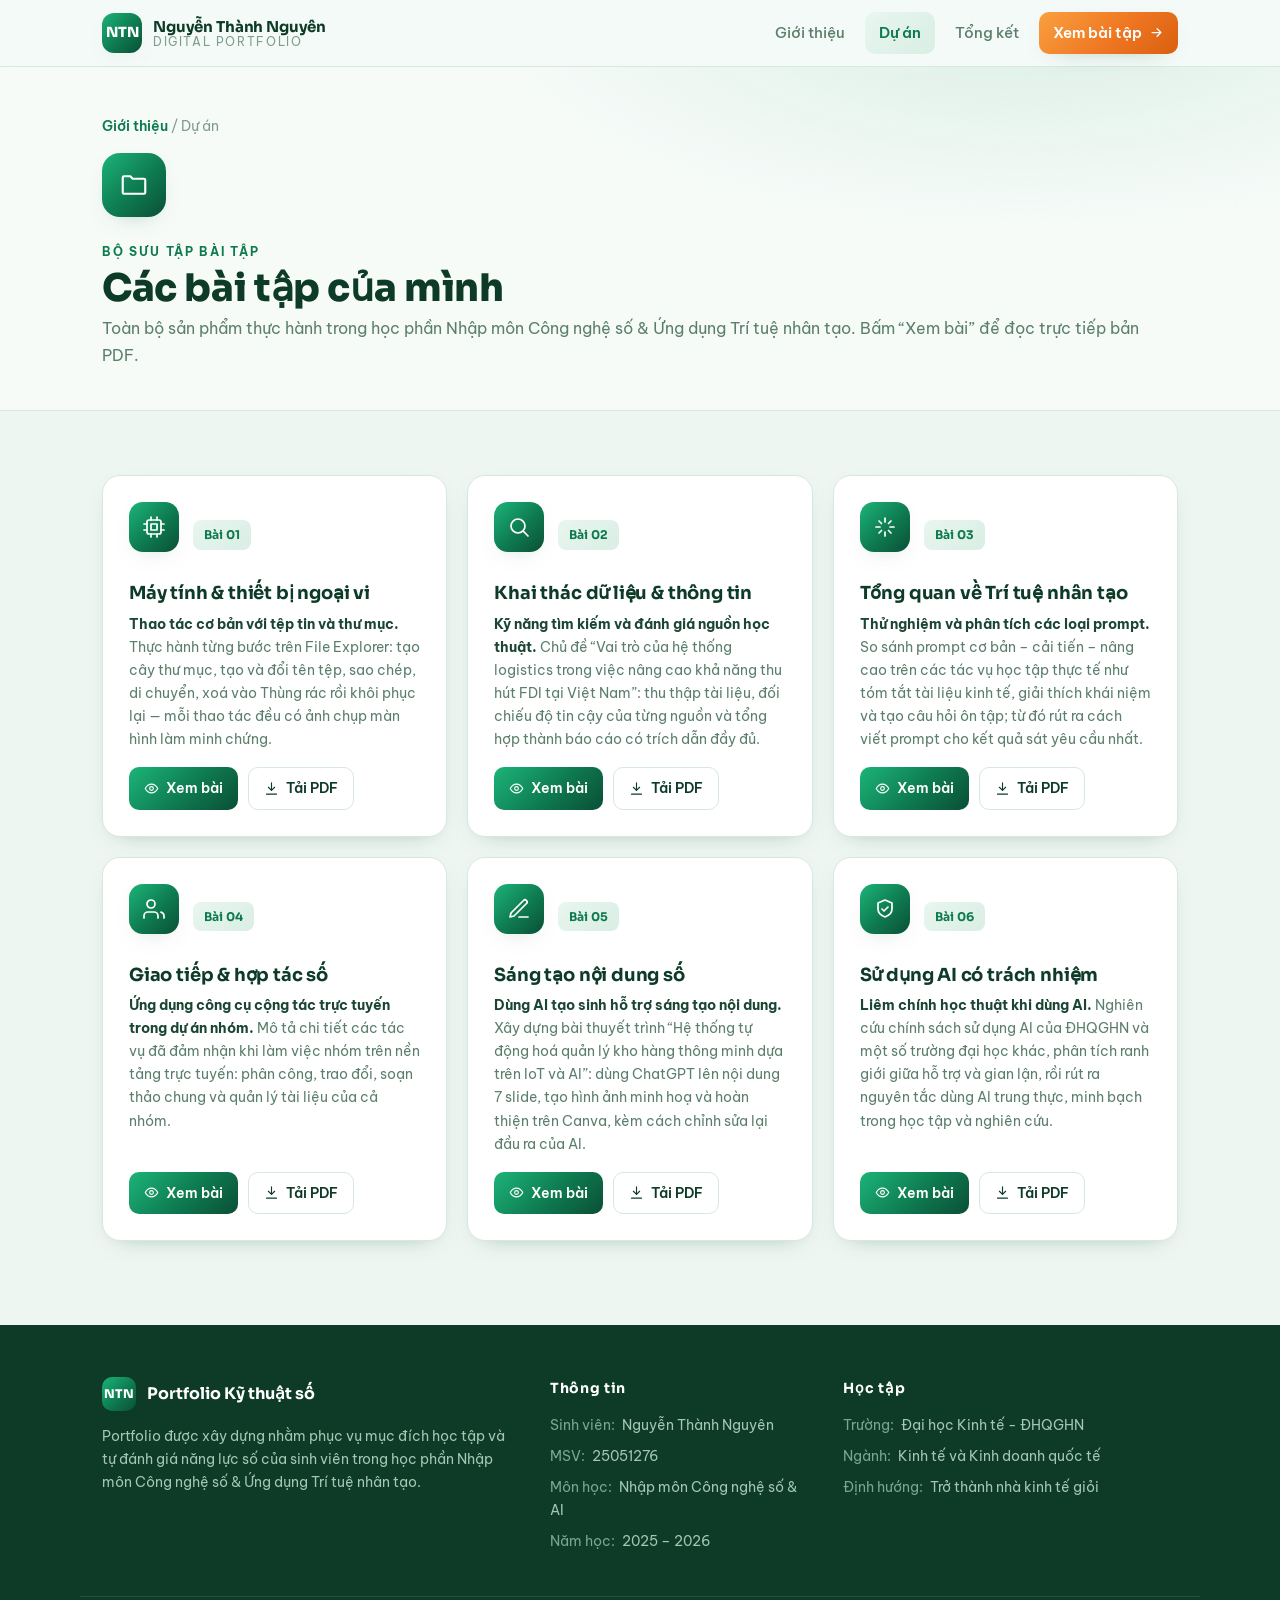
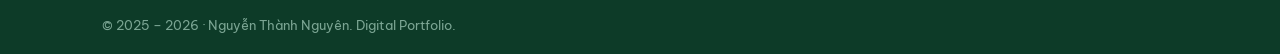
==== commit 1b87c1de: "Sua ma sinh vien thanh 25051276" ====
--- a/du-an.html
+++ b/du-an.html
@@ -93,7 +93,7 @@
     <div class="foot-col">
       <h4>Thông tin</h4>
       <p><span>Sinh viên:</span> Nguyễn Thành Nguyên</p>
-      <p><span>MSV:</span> 25051281</p>
+      <p><span>MSV:</span> 25051276</p>
       <p><span>Môn học:</span> Nhập môn Công nghệ số &amp; AI</p>
       <p><span>Năm học:</span> 2025 – 2026</p>
     </div>
